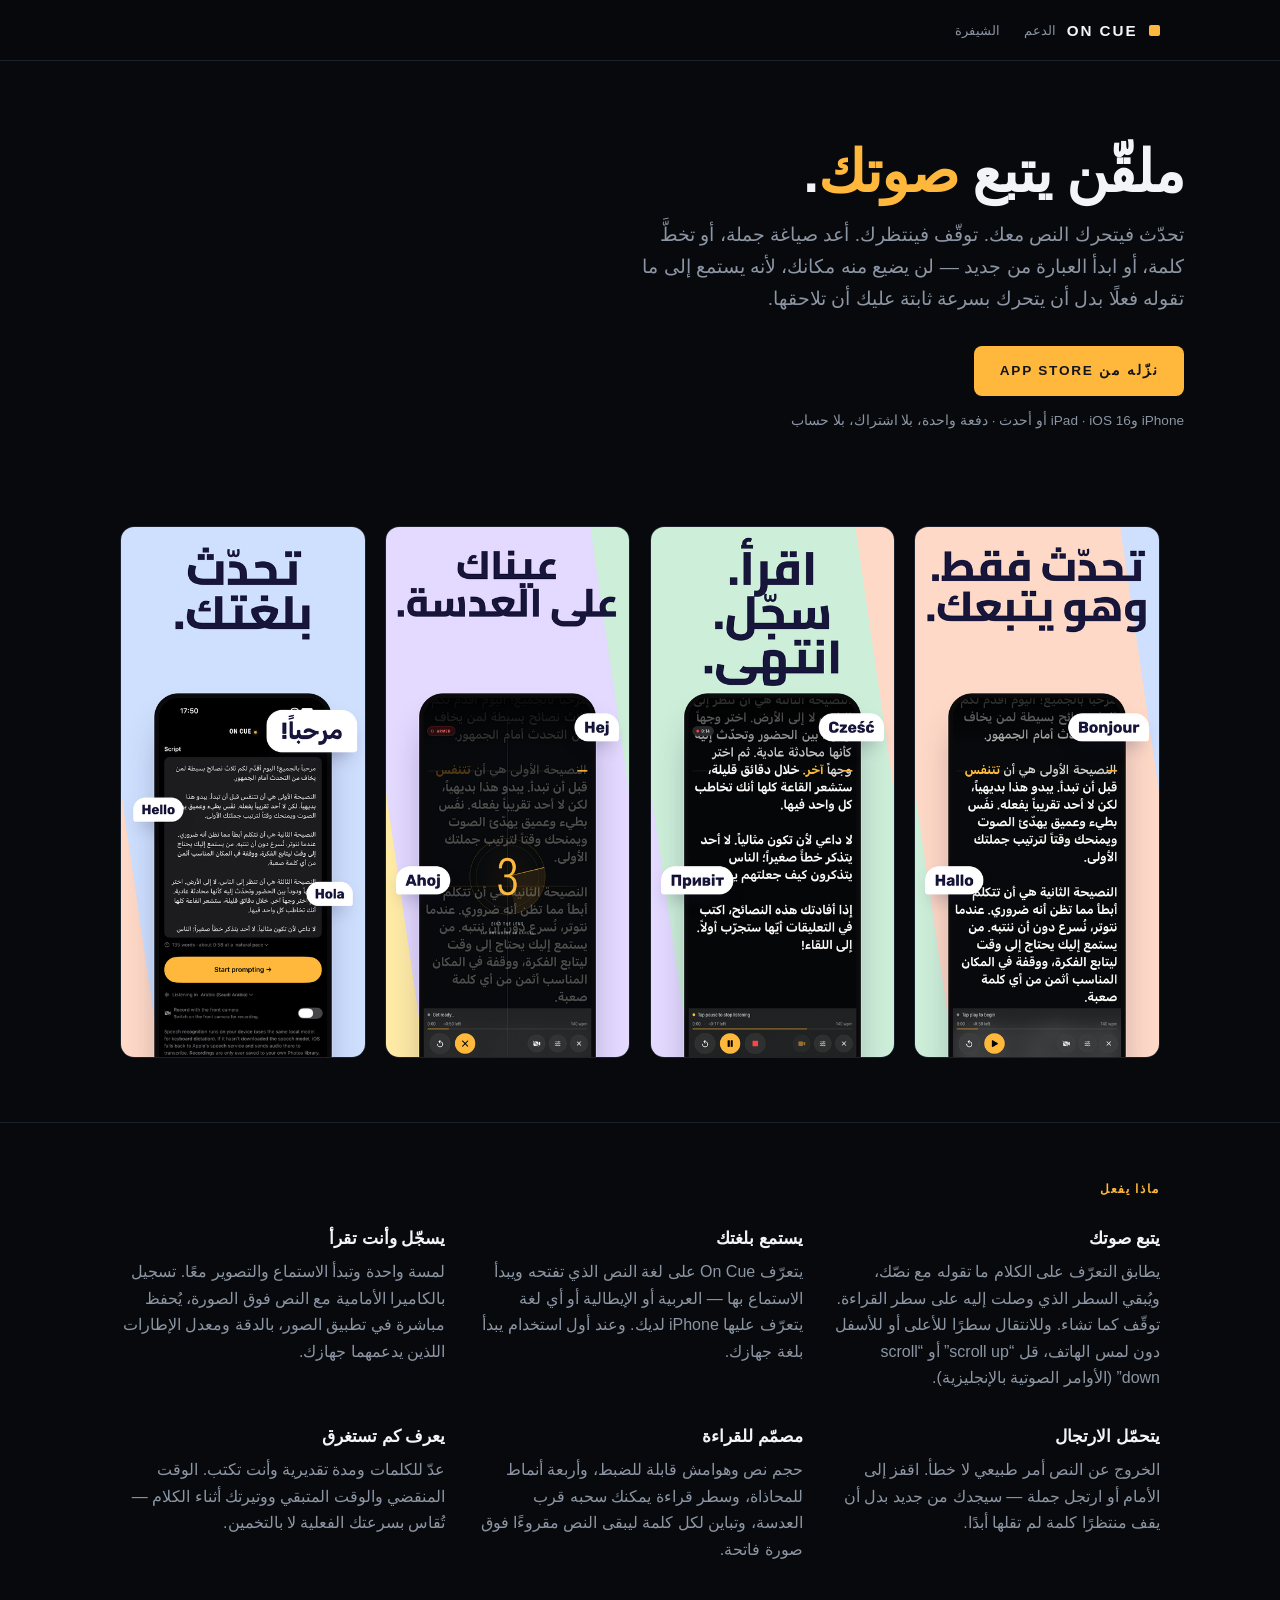
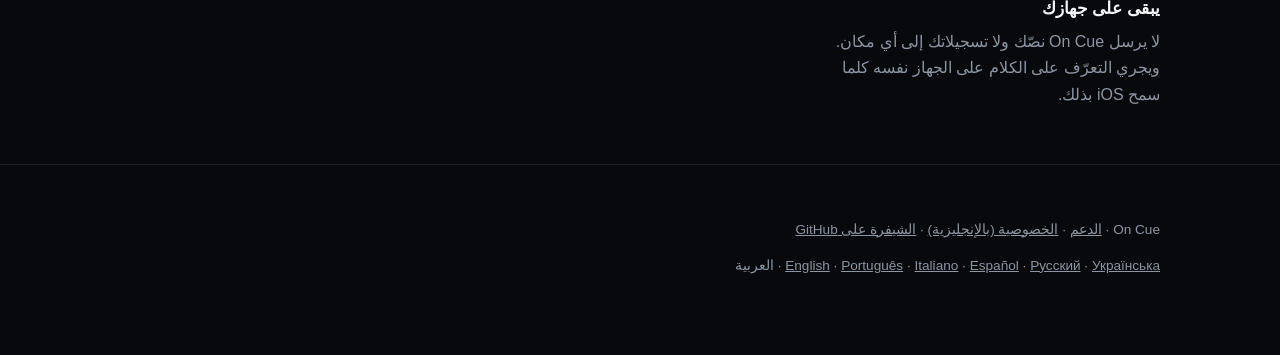
==== docs/ar/index.html @ 9796d2ed "Pages: Spanish, Russian, Ukrainian and Arabic; new screenshots everywhere Refs #18. Home and support" ====
<!doctype html>
<html lang="ar" dir="rtl">
<head>
<meta charset="utf-8">
<meta name="viewport" content="width=device-width, initial-scale=1">
<title>On Cue — ملقّن يتبع صوتك</title>
<meta name="description" content="On Cue ملقّن لجهازي iPhone وiPad يتحرك بالإيقاع الذي تتحدث به فعلًا. توقّف، ارتجل أو تخطَّ سطرًا — لن يضيع منه مكانك.">
<link rel="stylesheet" href="../style.css">
</head>
<body>

<header>
  <div class="wrap">
    <span class="lamp" aria-hidden="true"></span>
    <span class="chrome wordmark">On Cue</span>
    <nav>
      <a href="support/">الدعم</a>
      <a href="https://github.com/sashamitrovich/Cue">الشيفرة</a>
    </nav>
  </div>
</header>

<main>
  <div class="wrap hero">
    <h1>ملقّن يتبع <em>صوتك</em>.</h1>
    <p class="lede">تحدّث فيتحرك النص معك. توقّف فينتظرك. أعد صياغة جملة، أو تخطَّ كلمة، أو ابدأ العبارة من جديد — لن يضيع منه مكانك، لأنه يستمع إلى ما تقوله فعلًا بدل أن يتحرك بسرعة ثابتة عليك أن تلاحقها.</p>
    <a class="cta chrome" href="https://apps.apple.com/sa/app/id6796989022">نزّله من App Store</a>
    <p class="cta-note">iPhone وiPad · iOS 16 أو أحدث · دفعة واحدة، بلا اشتراك، بلا حساب</p>
  </div>

  <div class="wrap">
    <div class="shots">
      <img src="../img/ar/02-follows.png" alt="النص يتحرك، والكلمة التي تنطقها مميّزة باللون الكهرماني على سطر القراءة.">
      <img src="../img/ar/03-record.png" alt="التسجيل بالكاميرا الأمامية مع ظهور النص فوق الصورة.">
      <img src="../img/ar/04-lens.png" alt="العدّ التنازلي قبل البدء، وسطر القراءة قريب من العدسة.">
      <img src="../img/ar/01-language.png" alt="محرّر النصوص يعرض نصًّا بالعربية مع “Listening in Arabic (Saudi Arabia)”.">
    </div>
  </div>

  <section>
    <div class="wrap">
      <h2 class="chrome">ماذا يفعل</h2>
      <div class="grid">
        <div>
          <h3>يتبع صوتك</h3>
          <p>يطابق التعرّف على الكلام ما تقوله مع نصّك، ويُبقي السطر الذي وصلت إليه على سطر القراءة. توقّف كما تشاء. وللانتقال سطرًا للأعلى أو للأسفل دون لمس الهاتف، قل “scroll up” أو “scroll down” (الأوامر الصوتية بالإنجليزية).</p>
        </div>
        <div>
          <h3>يستمع بلغتك</h3>
          <p>يتعرّف On Cue على لغة النص الذي تفتحه ويبدأ الاستماع بها — العربية أو الإيطالية أو أي لغة يتعرّف عليها iPhone لديك. وعند أول استخدام يبدأ بلغة جهازك.</p>
        </div>
        <div>
          <h3>يسجّل وأنت تقرأ</h3>
          <p>لمسة واحدة وتبدأ الاستماع والتصوير معًا. تسجيل بالكاميرا الأمامية مع النص فوق الصورة، يُحفظ مباشرة في تطبيق الصور، بالدقة ومعدل الإطارات اللذين يدعمهما جهازك.</p>
        </div>
        <div>
          <h3>يتحمّل الارتجال</h3>
          <p>الخروج عن النص أمر طبيعي لا خطأ. اقفز إلى الأمام أو ارتجل جملة — سيجدك من جديد بدل أن يقف منتظرًا كلمة لم تقلها أبدًا.</p>
        </div>
        <div>
          <h3>مصمّم للقراءة</h3>
          <p>حجم نص وهوامش قابلة للضبط، وأربعة أنماط للمحاذاة، وسطر قراءة يمكنك سحبه قرب العدسة، وتباين لكل كلمة ليبقى النص مقروءًا فوق صورة فاتحة.</p>
        </div>
        <div>
          <h3>يعرف كم تستغرق</h3>
          <p>عدّ للكلمات ومدة تقديرية وأنت تكتب. الوقت المنقضي والوقت المتبقي ووتيرتك أثناء الكلام — تُقاس بسرعتك الفعلية لا بالتخمين.</p>
        </div>
        <div>
          <h3>يبقى على جهازك</h3>
          <p>لا يرسل On Cue نصّك ولا تسجيلاتك إلى أي مكان. ويجري التعرّف على الكلام على الجهاز نفسه كلما سمح iOS بذلك.</p>
        </div>
      </div>
    </div>
  </section>
</main>

<footer>
  <div class="wrap">
    <p>On Cue · <a href="support/">الدعم</a> · <a href="https://github.com/sashamitrovich/Cue/blob/main/PRIVACY.md">الخصوصية (بالإنجليزية)</a> · <a href="https://github.com/sashamitrovich/Cue">الشيفرة على GitHub</a></p>
    <p><a href="../" hreflang="en">English</a> · <a href="../pt-BR/" hreflang="pt-BR">Português</a> · <a href="../it/" hreflang="it">Italiano</a> · <a href="../es-MX/" hreflang="es-MX">Español</a> · <a href="../ru/" hreflang="ru">Русский</a> · <a href="../uk/" hreflang="uk">Українська</a> · العربية</p>
  </div>
</footer>

</body>
</html>
---- docs/style.css ----
/* The app's own palette. Amber is the only accent, and it marks the live
   thing — the active word in the app, the primary action here. */
:root {
  --ground: #07090C;
  --raise:  #0E1218;
  --rule:   #1C222C;
  --ink:    #F2F4F7;
  --muted:  #8B95A3;
  --amber:  #FFB83B;
  --measure: 34rem;
}

* { box-sizing: border-box; }

body {
  margin: 0;
  background: var(--ground);
  color: var(--ink);
  font: 16px/1.65 -apple-system, BlinkMacSystemFont, "SF Pro Text", "Helvetica Neue", Arial, sans-serif;
  -webkit-font-smoothing: antialiased;
}

.wrap { max-width: 68rem; margin: 0 auto; padding: 0 1.5rem; }

/* Chrome type: condensed, uppercase, widely tracked — the same treatment the
   app gives its own labels, so the site and the product read as one thing. */
.chrome {
  font-family: "SF Pro Display", -apple-system, "Helvetica Neue", sans-serif;
  font-stretch: condensed;
  text-transform: uppercase;
  letter-spacing: 0.13em;
  font-weight: 700;
}

header {
  border-bottom: 1px solid var(--rule);
  padding: 1.1rem 0;
  position: sticky; top: 0;
  background: rgba(7, 9, 12, 0.92);
  backdrop-filter: saturate(160%) blur(12px);
  z-index: 10;
}
header .wrap { display: flex; align-items: center; gap: 0.7rem; }
.lamp { width: 0.7rem; height: 0.7rem; background: var(--amber); border-radius: 2px; flex: none; }
.wordmark { font-size: 0.95rem; }
header nav { margin-left: auto; display: flex; gap: 1.5rem; }
header nav a { color: var(--muted); text-decoration: none; font-size: 0.8rem; }
header nav a:hover, header nav a:focus-visible { color: var(--ink); }

h1 {
  font-size: clamp(2.2rem, 6vw, 3.6rem);
  line-height: 1.08;
  letter-spacing: -0.02em;
  margin: 0 0 1rem;
  max-width: 18ch;
}
h1 em { font-style: normal; color: var(--amber); }

.lede { font-size: 1.2rem; color: var(--muted); max-width: var(--measure); margin: 0 0 2rem; }

.hero { padding: 5rem 0 3rem; }

.cta {
  display: inline-block;
  background: var(--amber);
  color: #12161C;
  padding: 0.85rem 1.6rem;
  border-radius: 8px;
  text-decoration: none;
  font-size: 0.85rem;
}
.cta:hover, .cta:focus-visible { filter: brightness(1.08); }
.cta-note { color: var(--muted); font-size: 0.85rem; margin-top: 0.9rem; }

.shots {
  display: grid;
  grid-template-columns: repeat(auto-fit, minmax(200px, 1fr));
  gap: 1.2rem;
  padding: 2rem 0 4rem;
}
.shots img {
  width: 100%; height: auto; display: block;
  border-radius: 14px;
  border: 1px solid var(--rule);
}

section { padding: 3.5rem 0; border-top: 1px solid var(--rule); }
h2 { font-size: 0.78rem; color: var(--amber); margin: 0 0 1.6rem; }
h3 { font-size: 1.05rem; margin: 0 0 0.4rem; }

.grid { display: grid; grid-template-columns: repeat(auto-fit, minmax(260px, 1fr)); gap: 2rem; }
.grid p { color: var(--muted); margin: 0; }

.prose { max-width: var(--measure); }
.prose p { color: var(--muted); }
.prose a { color: var(--amber); }
.prose h3 { color: var(--ink); margin-top: 2rem; }

dl.faq { max-width: var(--measure); }
dl.faq dt { font-weight: 600; margin-top: 1.8rem; }
dl.faq dd { margin: 0.4rem 0 0; color: var(--muted); }

footer {
  border-top: 1px solid var(--rule);
  padding: 2.5rem 0 4rem;
  color: var(--muted);
  font-size: 0.85rem;
}
footer a { color: var(--muted); }

@media (prefers-reduced-motion: no-preference) {
  a, .cta { transition: color 0.15s ease, filter 0.15s ease; }
}
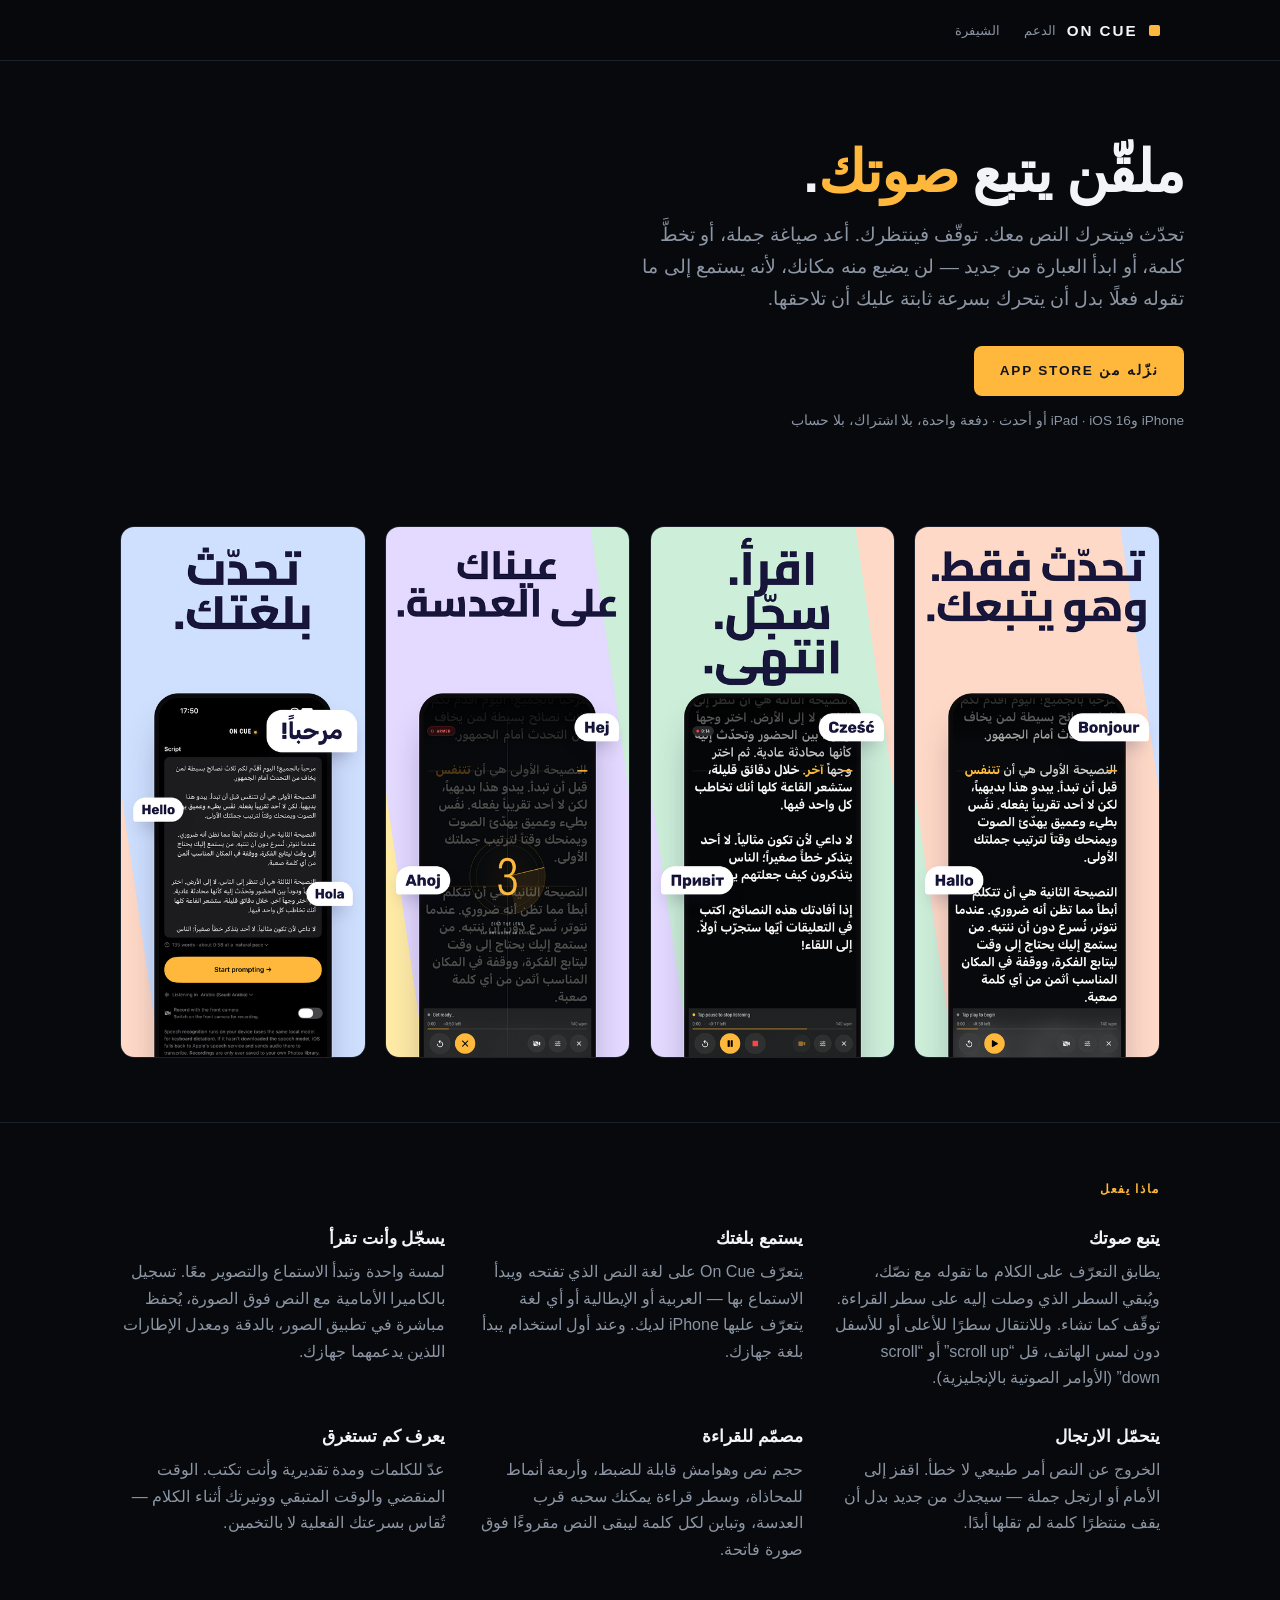
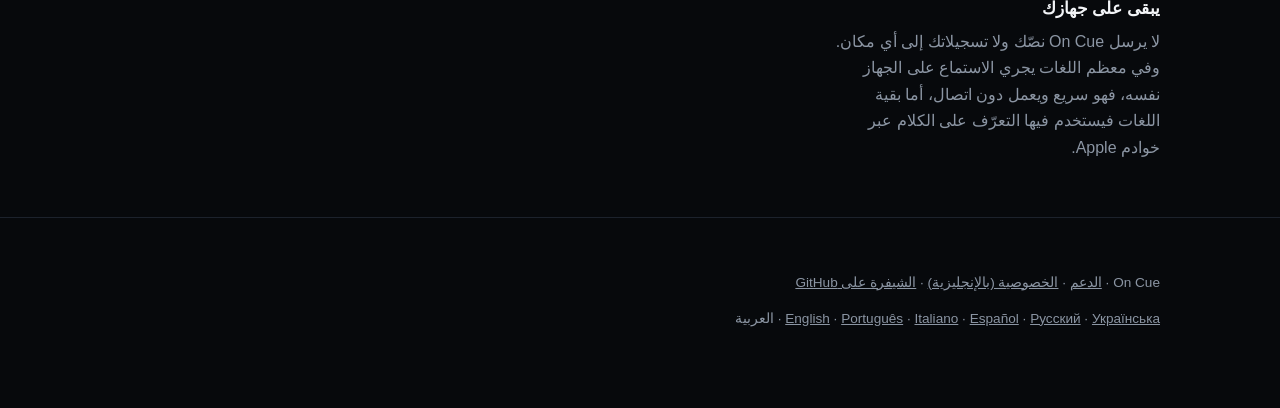
==== commit 91dbfc5f: "1.6.0: Mac app, SpeechAnalyzer listening, % margins, countdown fix - Native Mac app via Mac Catalyst" ====
--- a/docs/ar/index.html
+++ b/docs/ar/index.html
@@ -24,7 +24,7 @@
   <div class="wrap hero">
     <h1>ملقّن يتبع <em>صوتك</em>.</h1>
     <p class="lede">تحدّث فيتحرك النص معك. توقّف فينتظرك. أعد صياغة جملة، أو تخطَّ كلمة، أو ابدأ العبارة من جديد — لن يضيع منه مكانك، لأنه يستمع إلى ما تقوله فعلًا بدل أن يتحرك بسرعة ثابتة عليك أن تلاحقها.</p>
-    <a class="cta chrome" href="https://apps.apple.com/sa/app/id6796989022">نزّله من App Store</a>
+    <a class="cta chrome" href="https://apps.apple.com/app/id6796989022">نزّله من App Store</a>
     <p class="cta-note">iPhone وiPad · iOS 16 أو أحدث · دفعة واحدة، بلا اشتراك، بلا حساب</p>
   </div>
 
@@ -67,7 +67,7 @@
         </div>
         <div>
           <h3>يبقى على جهازك</h3>
-          <p>لا يرسل On Cue نصّك ولا تسجيلاتك إلى أي مكان. ويجري التعرّف على الكلام على الجهاز نفسه كلما سمح iOS بذلك.</p>
+          <p>لا يرسل On Cue نصّك ولا تسجيلاتك إلى أي مكان. وفي معظم اللغات يجري الاستماع على الجهاز نفسه، فهو سريع ويعمل دون اتصال، أما بقية اللغات فيستخدم فيها التعرّف على الكلام عبر خوادم Apple.</p>
         </div>
       </div>
     </div>
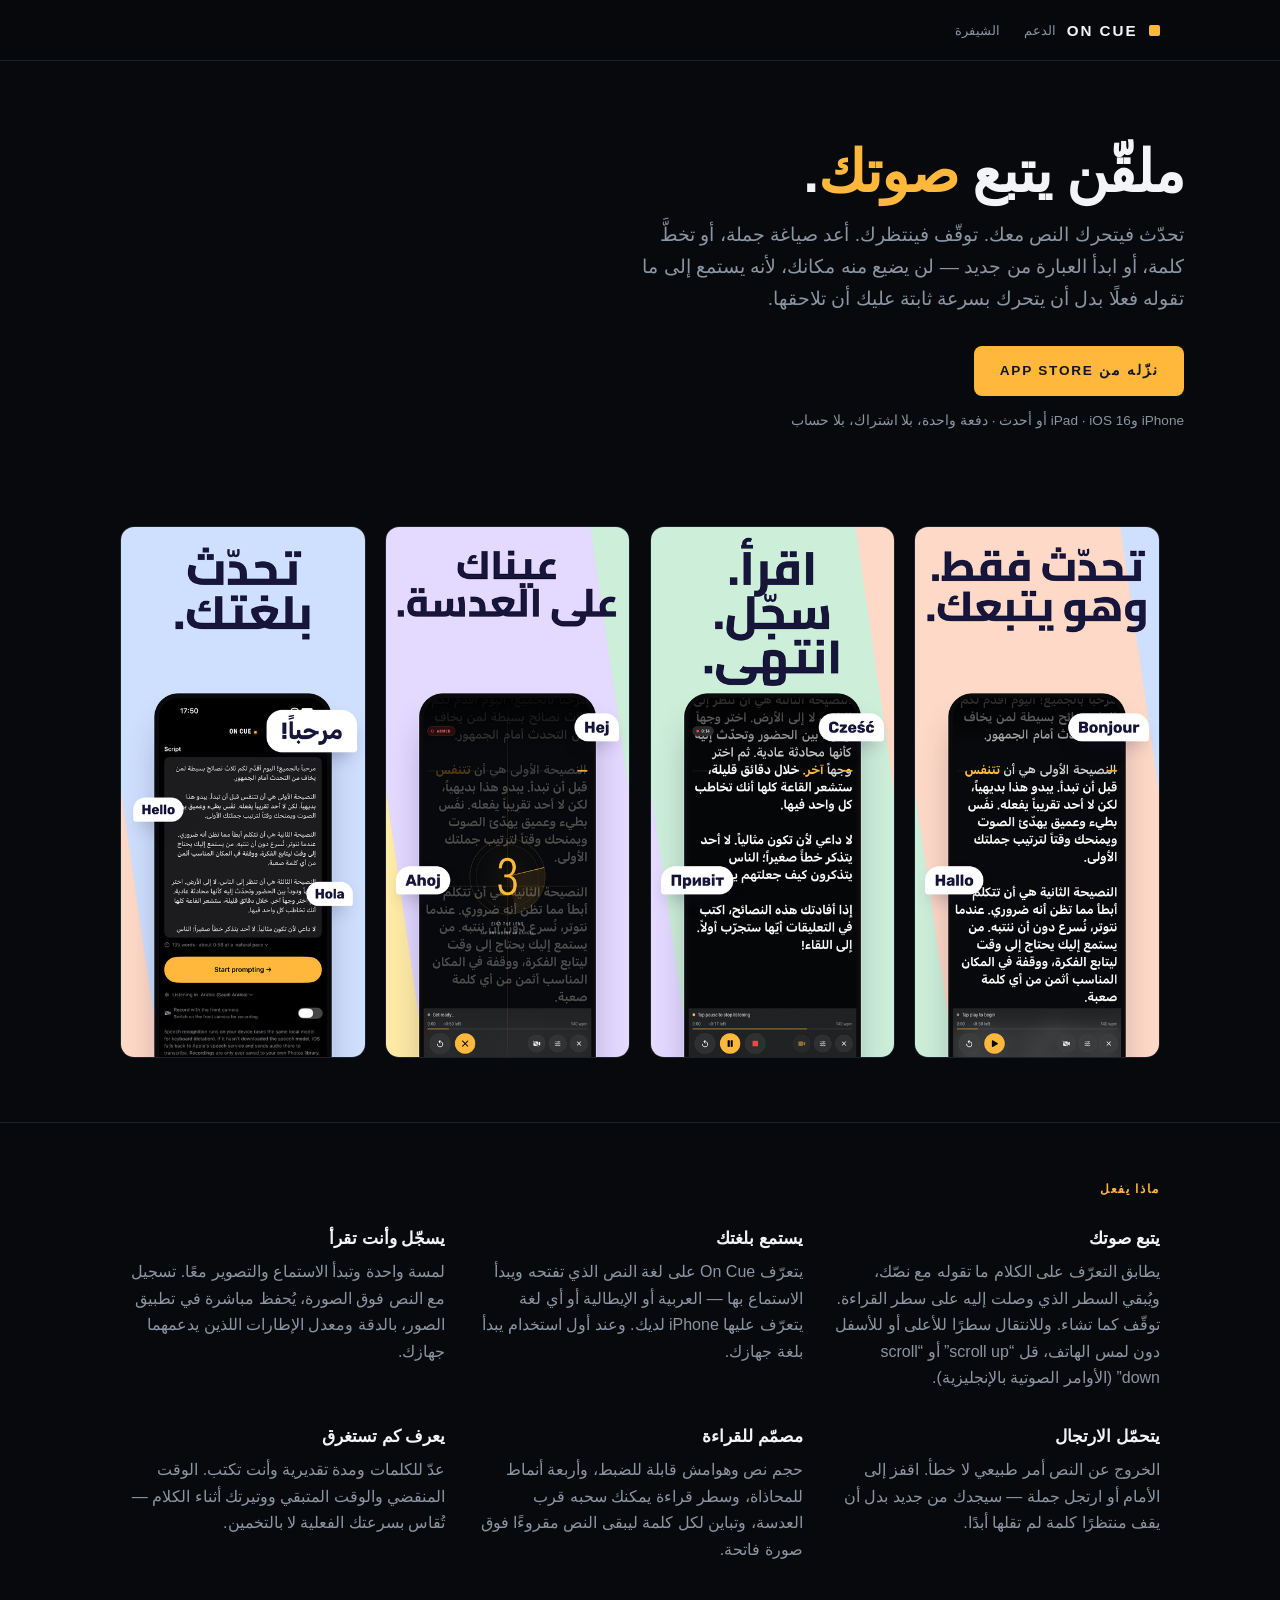
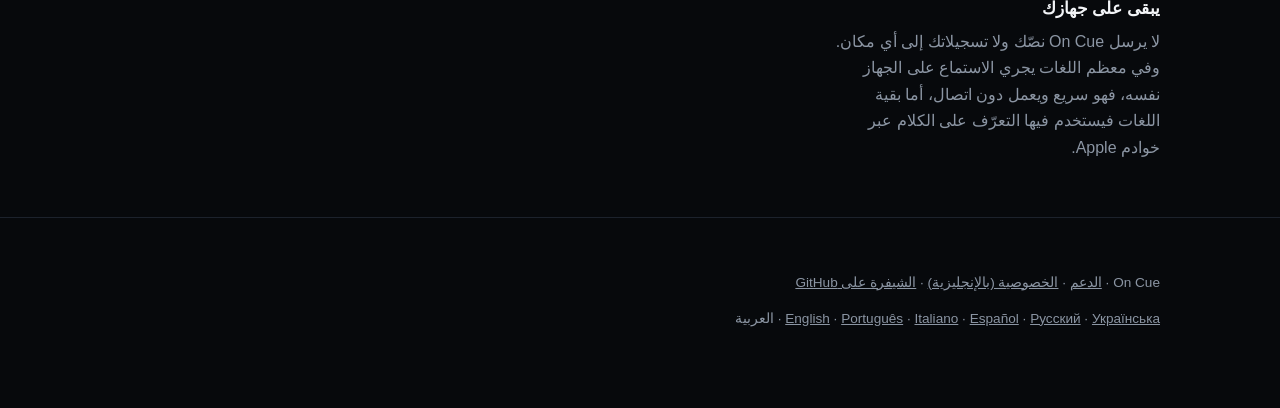
==== commit a3e6f11d: "Add a back camera option and stop calling the camera "front" (#31) The speaker can now film what is " ====
--- a/docs/ar/index.html
+++ b/docs/ar/index.html
@@ -31,7 +31,7 @@
   <div class="wrap">
     <div class="shots">
       <img src="../img/ar/02-follows.png" alt="النص يتحرك، والكلمة التي تنطقها مميّزة باللون الكهرماني على سطر القراءة.">
-      <img src="../img/ar/03-record.png" alt="التسجيل بالكاميرا الأمامية مع ظهور النص فوق الصورة.">
+      <img src="../img/ar/03-record.png" alt="التسجيل مع ظهور النص فوق الصورة.">
       <img src="../img/ar/04-lens.png" alt="العدّ التنازلي قبل البدء، وسطر القراءة قريب من العدسة.">
       <img src="../img/ar/01-language.png" alt="محرّر النصوص يعرض نصًّا بالعربية مع “Listening in Arabic (Saudi Arabia)”.">
     </div>
@@ -51,7 +51,7 @@
         </div>
         <div>
           <h3>يسجّل وأنت تقرأ</h3>
-          <p>لمسة واحدة وتبدأ الاستماع والتصوير معًا. تسجيل بالكاميرا الأمامية مع النص فوق الصورة، يُحفظ مباشرة في تطبيق الصور، بالدقة ومعدل الإطارات اللذين يدعمهما جهازك.</p>
+          <p>لمسة واحدة وتبدأ الاستماع والتصوير معًا. تسجيل مع النص فوق الصورة، يُحفظ مباشرة في تطبيق الصور، بالدقة ومعدل الإطارات اللذين يدعمهما جهازك.</p>
         </div>
         <div>
           <h3>يتحمّل الارتجال</h3>
